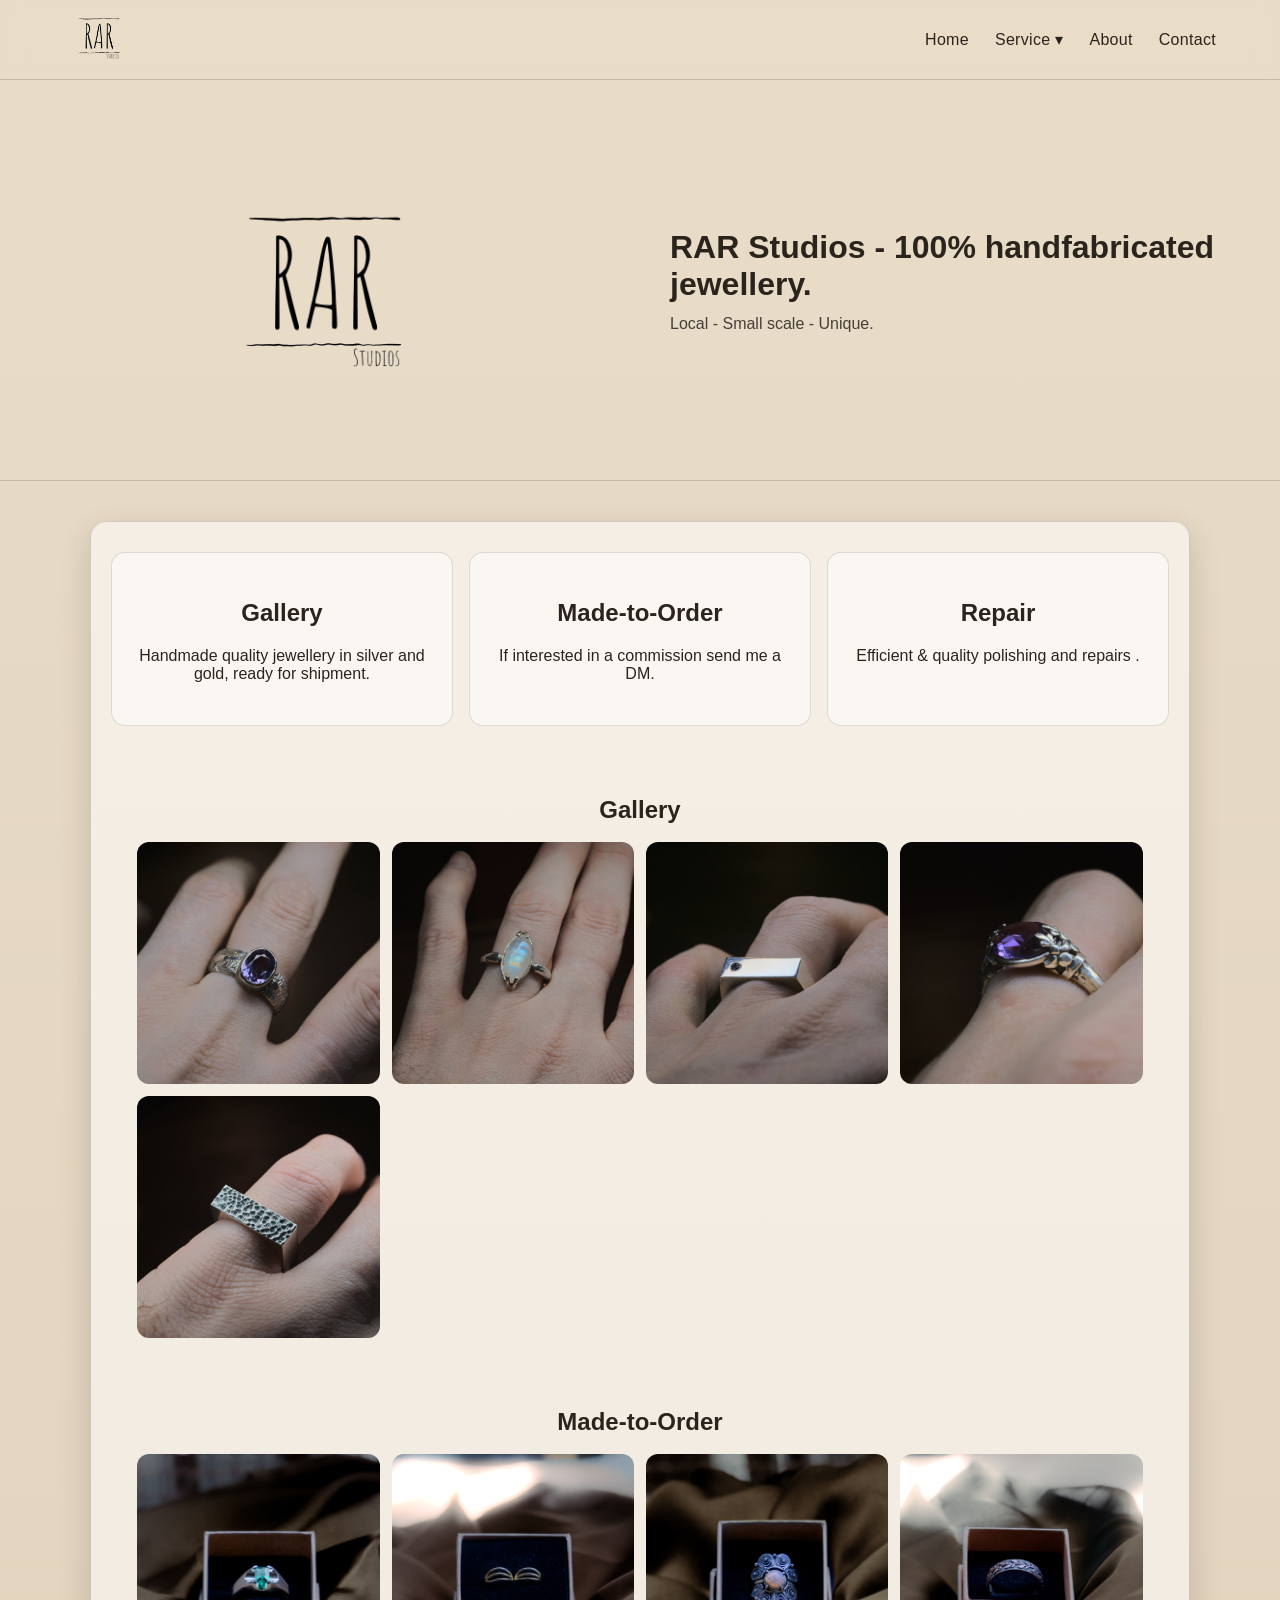
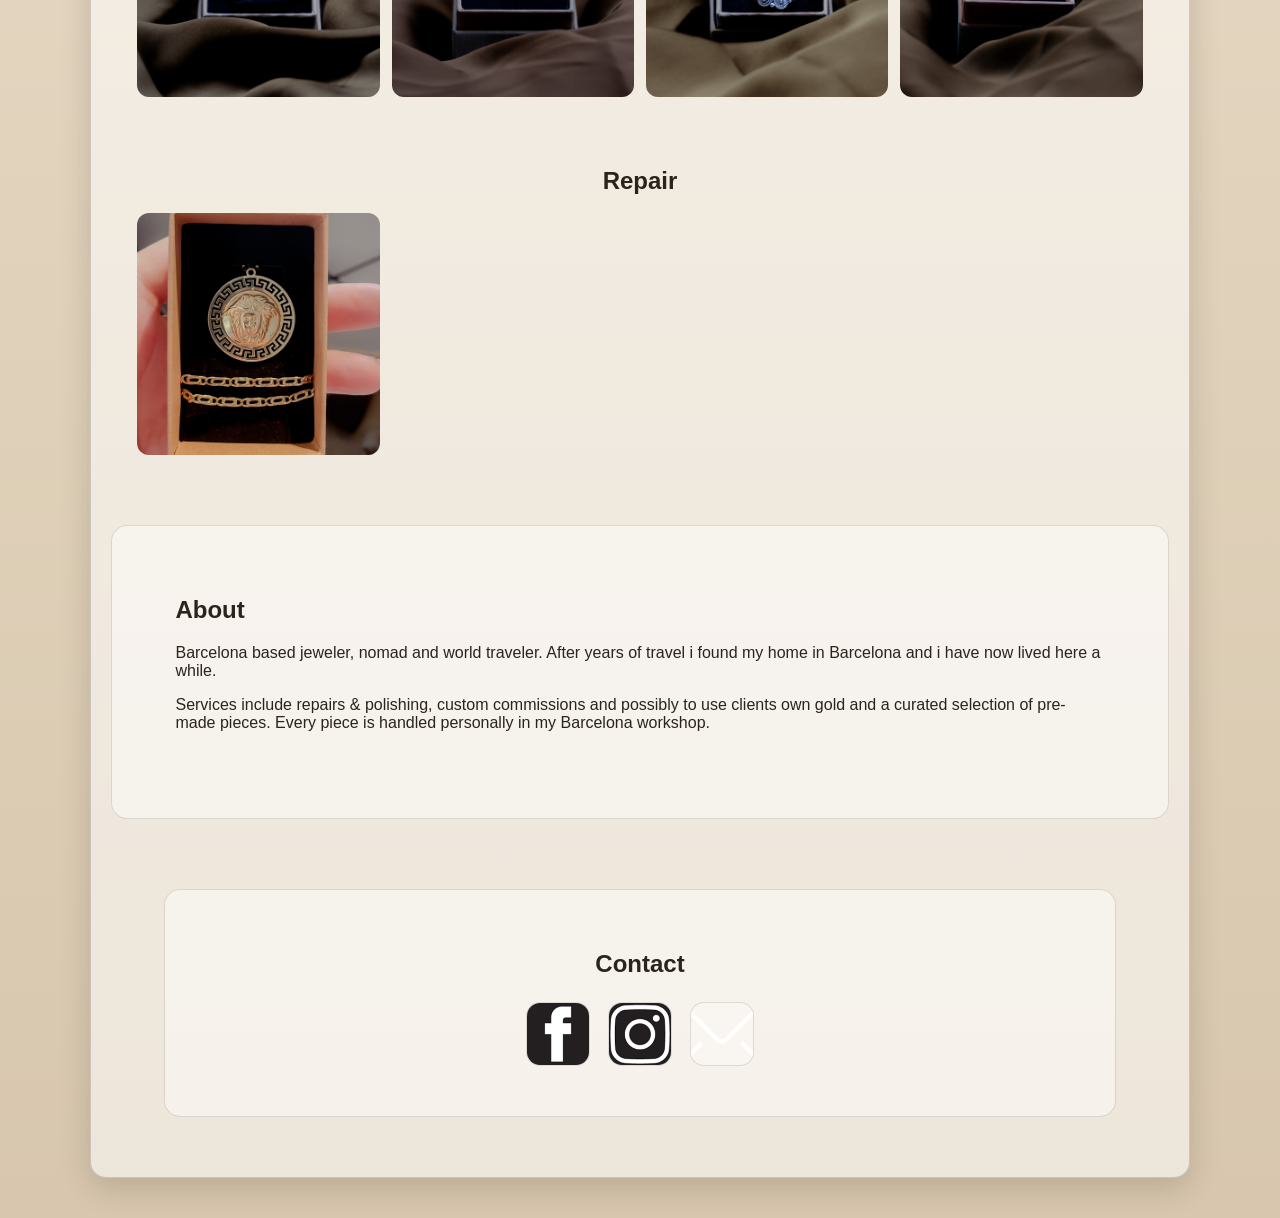
==== index.html @ 296455a4 "Add new gallery images to index.html" ====
<!DOCTYPE html>
<html lang="en">
<head>
  <meta charset="UTF-8" />
  <meta name="viewport" content="width=device-width, initial-scale=1.0" />
  <title>RAR Studios — Handmade Gold & Silver</title>
  <link rel="stylesheet" href="style.css" />
  <script src="script.js" defer></script>
  <link rel="icon" type="image/png" href="icons/logoblacknobackground.png">
</head>
<body>

  <!-- Navigation -->
  <header>
    <div class="logo">
      <img src="icons/logoblacknobackground.png" alt="RAR Studios Logo">
    </div>
      <div class="logo-tagline">
  </div>
    <nav>
  <ul>
    <li><a href="index.html">Home</a></li>

    <li class="dropdown">
      <a href="#">Service ▾</a>
      <ul class="dropdown-menu">
        <li><a href="index.html#gallery">Gallery</a></li>
        <li><a href="shop.html">Shop</a></li>
        <li><a href="index.html#made-to-order">Custom Made</a></li>
        <li><a href="index.html#repair">Repair</a></li>
      </ul>
    </li>

    <li><a href="index.html#about">About</a></li>
    <li><a href="index.html#contact">Contact</a></li>
  </ul>
</nav>
  </header>

  <!-- Hero Section -->
<section id="home" class="hero">
  <div class="hero-row">
    
    <div class="hero-left">
      <img src="icons/logoblacknobackground.png" alt="RAR Studios" class="hero-logo">
    </div>

    <div class="hero-right">
      <h1>RAR Studios -  100% handfabricated jewellery.</h1>
      <p>Local - Small scale - Unique.</p>
    </div>
  </section>

  <!-- Main Content -->
  <main class="frosty-container">
    <!-- Service Boxes -->
    <div class="service-boxes">
      <div class="service-box" onclick="scrollToSection('gallery')">
        <h2>Gallery</h2>
        <p>Handmade quality jewellery in silver and gold, ready for shipment.</p>
      </div>
      <div class="service-box" onclick="scrollToSection('made-to-order')">
        <h2>Made-to-Order</h2>
        <p> If interested in a commission send me a DM.</p>
      </div>
      <div class="service-box" onclick="scrollToSection('repair')">
        <h2>Repair</h2>
        <p>Efficient &amp; quality polishing and repairs .</p>
      </div>
    </div>

  <!-- Gallery -->
   <section id="gallery" class="gallery">
  <h2>Gallery</h2>
  <div class="gallery-grid">
    <img src="images/ring large .jpg" alt="Gallery piece" class="gallery-item">
    <img src="images/ring moon.jpg" alt="Gallery piece" class="gallery-item">
    <img src="images/ring signet 1.jpg" alt="Gallery piece" class="gallery-item">
    <img src="images/ring small .jpg" alt="Gallery piece" class="gallery-item">
    <img src="images/ring square 1.jpg" alt="Gallery piece" class="gallery-item">
  </div>
</section>



    <!-- Made-to-Order Section -->
    <section id="made-to-order" class="gallery">
      <h2>Made-to-Order</h2>
      <div class="gallery-grid">
        <img src="images/emeraldring.jpg" alt="Made-to-Order Example" class="gallery-item">
        <img src="images/goldearring.jpg" alt="Made-to-Order Example" class="gallery-item">
        <img src="images/opalring.jpg" alt="Made-to-Order Example" class="gallery-item">
        <img src="images/vinering.jpg" alt="Made-to-Order Example" class="gallery-item">
      </div>
    </section>

    <!-- Repair Section -->
    <section id="repair" class="gallery">
      <h2>Repair</h2>
      <div class="gallery-grid">
        <img src="images/repairgold.jpg" alt="Pre-Made Example" class="gallery-item">
      </div>
    </section>

<!-- About Section -->
<section id="about" class="about">
  <div class="about-container">
    </div>

    <div class="about-text">
      <h2>About</h2>
      <p>Barcelona based jeweler, nomad and world traveler. After years of travel i found my home in Barcelona and i have now lived here a while.</p>
      <p>Services include repairs &amp; polishing, custom commissions and possibly to use clients own gold and a curated selection of pre-made pieces. Every piece
      is handled personally in my Barcelona workshop.</p>
    </div>
  </div>
</section>

    <!-- Contact Section -->
<section id="contact" class="contact">
  <h2>Contact</h2>
  <div class="contact-icons">
    <a href="https://www.facebook.com/profile.php?id=61578029379720" target="_blank">
      <img src="icons/FB.png" alt="Facebook">
    </a>
    <a href="https://www.instagram.com/rar.studiosig/" target="_blank">
      <img src="icons/IG.png" alt="Instagram">
    </a>
    <a href="mailto:info@rarstudios.com">
      <img src="icons/mail.png" alt="Email">
    </a>
  </div>
</section>
</main>

</body>
</html>
---- style.css ----
:root{
  --paper:#E9DDC8;
  --paper2:#E3D5BF;
  --paper3:#D8C7AE;
  --ink:#2B241C;
  --panel:rgba(255,255,255,0.55);
  --border:rgba(43,36,28,0.18);
  --shadow:rgba(43,36,28,0.18);
}

*{ box-sizing:border-box; }

body{
  margin:0;
  font-family:'Lato',sans-serif;
  background: linear-gradient(180deg,var(--paper) 0%, var(--paper2) 55%, var(--paper3) 100%);
  color:var(--ink);
}

/* HEADER */
header{
  position:fixed;
  top:0; left:0; right:0;
  height:80px;
  display:flex;
  align-items:center;
  justify-content:space-between;
  padding:0 5%;
  z-index:1000;

  background: rgba(233,221,200,0.75);
  backdrop-filter: blur(10px);
  border-bottom:1px solid var(--border);
}

.brand{
  display:flex;
  align-items:center;
  gap:10px;
}

.logo img{ height:70px; }

.logo-tagline{
  display:flex;
  flex-direction:column;
  justify-content:center;
  font-size:0.9rem;
  letter-spacing:0.3px;
  line-height:1.15;
}

nav ul{
  list-style:none;
  display:flex;
  gap:26px;
  margin:0;
  padding:0;
  align-items:center;
}

nav a{
  color:var(--ink);
  text-decoration:none;
  font-size:1rem;
  font-weight:500;
  letter-spacing:0.3px;
  transition:opacity 0.2s ease;
}
nav a:hover{ opacity:0.7; }

/* DROPDOWN */
.dropdown{ position:relative; display:inline-block; }
.dropdown-menu{
  display:none;
  position:absolute;
  top:100%;
  left:0;
  background: rgba(233,221,200,0.95);
  border:1px solid var(--border);
  border-radius:10px;
  min-width:190px;
  padding:10px 0;
  margin:0;
  list-style:none;
  box-shadow: 0 10px 25px rgba(43,36,28,0.18);
}
.dropdown:hover .dropdown-menu{ display:block; }
.dropdown-menu li{ padding:8px 14px; }
.dropdown-menu li a{ display:block; }

/* HERO (side-by-side) */
.hero{
  margin-top:100px;
  padding:60px 40px;
  background: rgba(233,221,200,0.55);
  border-bottom:1px solid var(--border);
}

.hero-row{
  max-width:1200px;
  margin:0 auto;
  display:flex;
  align-items:center;
  justify-content:center;
  gap:60px;
}

.hero-left{ flex:1; display:flex; justify-content:center; }
.hero-logo{ width:260px; height:auto; }

.hero-right{ flex:1; text-align:left; }
.hero-right h1{ margin:0 0 12px; font-size:2rem; }
.hero-right p{ margin:0 0 18px; opacity:0.85; max-width:640px; }

.hero-cta{ display:flex; gap:12px; flex-wrap:wrap; }

.cta{
  display:inline-flex;
  align-items:center;
  justify-content:center;
  padding:10px 14px;
  border-radius:12px;
  border:1px solid var(--border);
  background: rgba(255,255,255,0.55);
  color:var(--ink);
  text-decoration:none;
  transition: transform .2s ease, box-shadow .2s ease, opacity .2s ease;
}
.cta:hover{
  transform: translateY(-2px);
  box-shadow: 0 10px 20px rgba(43,36,28,0.18);
}
.cta-ghost{
  background: transparent;
}

/* MAIN PANEL */
.frosty-container{
  max-width: 1100px;
  margin: 40px auto;
  background: var(--panel);
  border: 1px solid var(--border);
  box-shadow: 0 10px 30px rgba(43,36,28,0.18);
  border-radius: 16px;
  padding: 30px 20px;
}

/* QUICK LINKS */
.service-boxes{
  display:flex;
  gap:16px;
  justify-content:center;
  flex-wrap:wrap;
  margin-bottom:40px;
}

.service-box{
  flex:1;
  min-width:260px;
  padding:26px 16px;
  border-radius:14px;
  background: rgba(255,255,255,0.50);
  border: 1px solid rgba(43,36,28,0.14);
  cursor:pointer;
  text-align:center;
  transition: transform .2s ease, box-shadow .2s ease;
}
.service-box:hover{
  transform: translateY(-4px);
  box-shadow: 0 10px 20px rgba(43,36,28,0.20);
}

/* SECTIONS */
.section-head h2{ margin:0 0 6px; }
.muted{ opacity:0.8; margin:0; }

.divider{
  height:1px;
  background: rgba(43,36,28,0.14);
  margin: 26px 0;
}

/* SHOP */
.shop{
  margin: 10px 0 60px;
}

.shop-grid{
  display:grid;
  grid-template-columns: repeat(auto-fit, minmax(220px, 1fr));
  gap:14px;
  margin-top:16px;
}

.shop-card{
  display:block;
  padding:18px 16px;
  border-radius:14px;
  background: rgba(255,255,255,0.55);
  border:1px solid rgba(43,36,28,0.14);
  color:var(--ink);
  text-decoration:none;
  transition: transform .2s ease, box-shadow .2s ease;
}
.shop-card:hover{
  transform: translateY(-3px);
  box-shadow: 0 10px 20px rgba(43,36,28,0.18);
}
.shop-card h3{ margin:0 0 6px; }
.shop-card p{ margin:0; opacity:0.85; }

/* PRODUCT GRID */
.catalog{ margin-top: 26px; }
.catalog h3{ margin: 0 0 12px; }

.product-grid{
  display:grid;
  grid-template-columns: repeat(auto-fit, minmax(220px, 1fr));
  gap:14px;
}

.product-card{
  background: rgba(255,255,255,0.55);
  border:1px solid rgba(43,36,28,0.14);
  border-radius:14px;
  overflow:hidden;
  box-shadow: 0 10px 20px rgba(43,36,28,0.10);
}

.product-card img{
  width:100%;
  height:220px;
  object-fit:cover;
  display:block;
}

.product-card h4{
  margin:12px 12px 6px;
  font-size:1rem;
}

.price{
  margin:0 12px 12px;
  opacity:0.85;
}

.buy{
  width:calc(100% - 24px);
  margin:0 12px 14px;
  padding:10px 12px;
  border-radius:12px;
  border:1px solid rgba(43,36,28,0.18);
  background: rgba(233,221,200,0.75);
  color:var(--ink);
  cursor:pointer;
  transition: transform .2s ease, box-shadow .2s ease, opacity .2s ease;
}
.buy:hover{
  transform: translateY(-2px);
  box-shadow: 0 10px 18px rgba(43,36,28,0.18);
}

/* GALLERY */
.gallery{
  text-align:center;
  margin: 70px auto;
  width: 95%;
  max-width: 1200px;
}
.gallery h2{ margin-bottom:18px; }
.gallery-grid{
  display:grid;
  grid-template-columns: repeat(auto-fill, minmax(220px, 1fr));
  gap:12px;
}
.gallery-grid img{
  width:100%;
  aspect-ratio: 1 / 1;
  object-fit:cover;
  border-radius:12px;
}

/* ABOUT */
.about{
  padding: 70px 6%;
  background: rgba(255,255,255,0.45);
  border:1px solid rgba(43,36,28,0.14);
  border-radius:16px;
}
.about-container{
  display:flex;
  gap:50px;
  align-items:center;
  justify-content:center;
  flex-wrap:wrap;
}
.about-image img{
  width:300px;
  border-radius:12px;
  display:block;
}
.about-text{ flex:1; min-width:280px; }
.about-text h2{ margin-top:0; }

/* CONTACT */
.contact{
  text-align:center;
  padding:40px 0 50px;
  background: rgba(255,255,255,0.45);
  border:1px solid rgba(43,36,28,0.14);
  border-radius:16px;
  margin: 70px auto 30px;
  width: 90%;
  max-width: 1000px;
}

.contact-icons{
  display:flex;
  justify-content:center;
  align-items:center;
  gap:18px;
  margin-top:26px;
  flex-wrap:wrap;
}

.icon-box{
  width:70px;
  height:70px;
  background: rgba(233,221,200,0.85);
  border: 1px solid rgba(43,36,28,0.14);
  border-radius:14px;
  display:flex;
  align-items:center;
  justify-content:center;
  box-shadow: 0 8px 16px rgba(43,36,28,0.14);
  transition: transform .2s ease, box-shadow .2s ease, opacity .2s ease;
}
.icon-box:hover{
  transform: translateY(-3px);
  box-shadow: 0 12px 20px rgba(43,36,28,0.18);
}
.icon-box img{
  width:34px;
  height:34px;
  object-fit:contain;
  display:block;
}
.page-top{ margin-top: 120px; }
.service-box.as-link{ display:block; text-decoration:none; color:inherit; }

/* RESPONSIVE */
@media (max-width: 900px){
  .hero-row{ flex-direction:column; gap:26px; }
  .hero-right{ text-align:center; }
}
.contact-icons{
  display:flex;
  justify-content:center;
  align-items:center;
  gap:18px;
  flex-wrap:wrap;
  margin-top:24px;
}

.contact-icons a{
  width:64px;
  height:64px;
  border-radius:14px;
  display:flex;
  align-items:center;
  justify-content:center;
  background: rgba(255,255,255,0.35);
  border: 1px solid rgba(43,36,28,0.14);
}

.contact-icons img{
  width:132px;
  height:132px;
  object-fit:contain;
  display:block;
}

/* ensure the icon box clips anything oversized */
.contact-icons a{
  overflow: hidden;
}
img{
  height: auto;
}
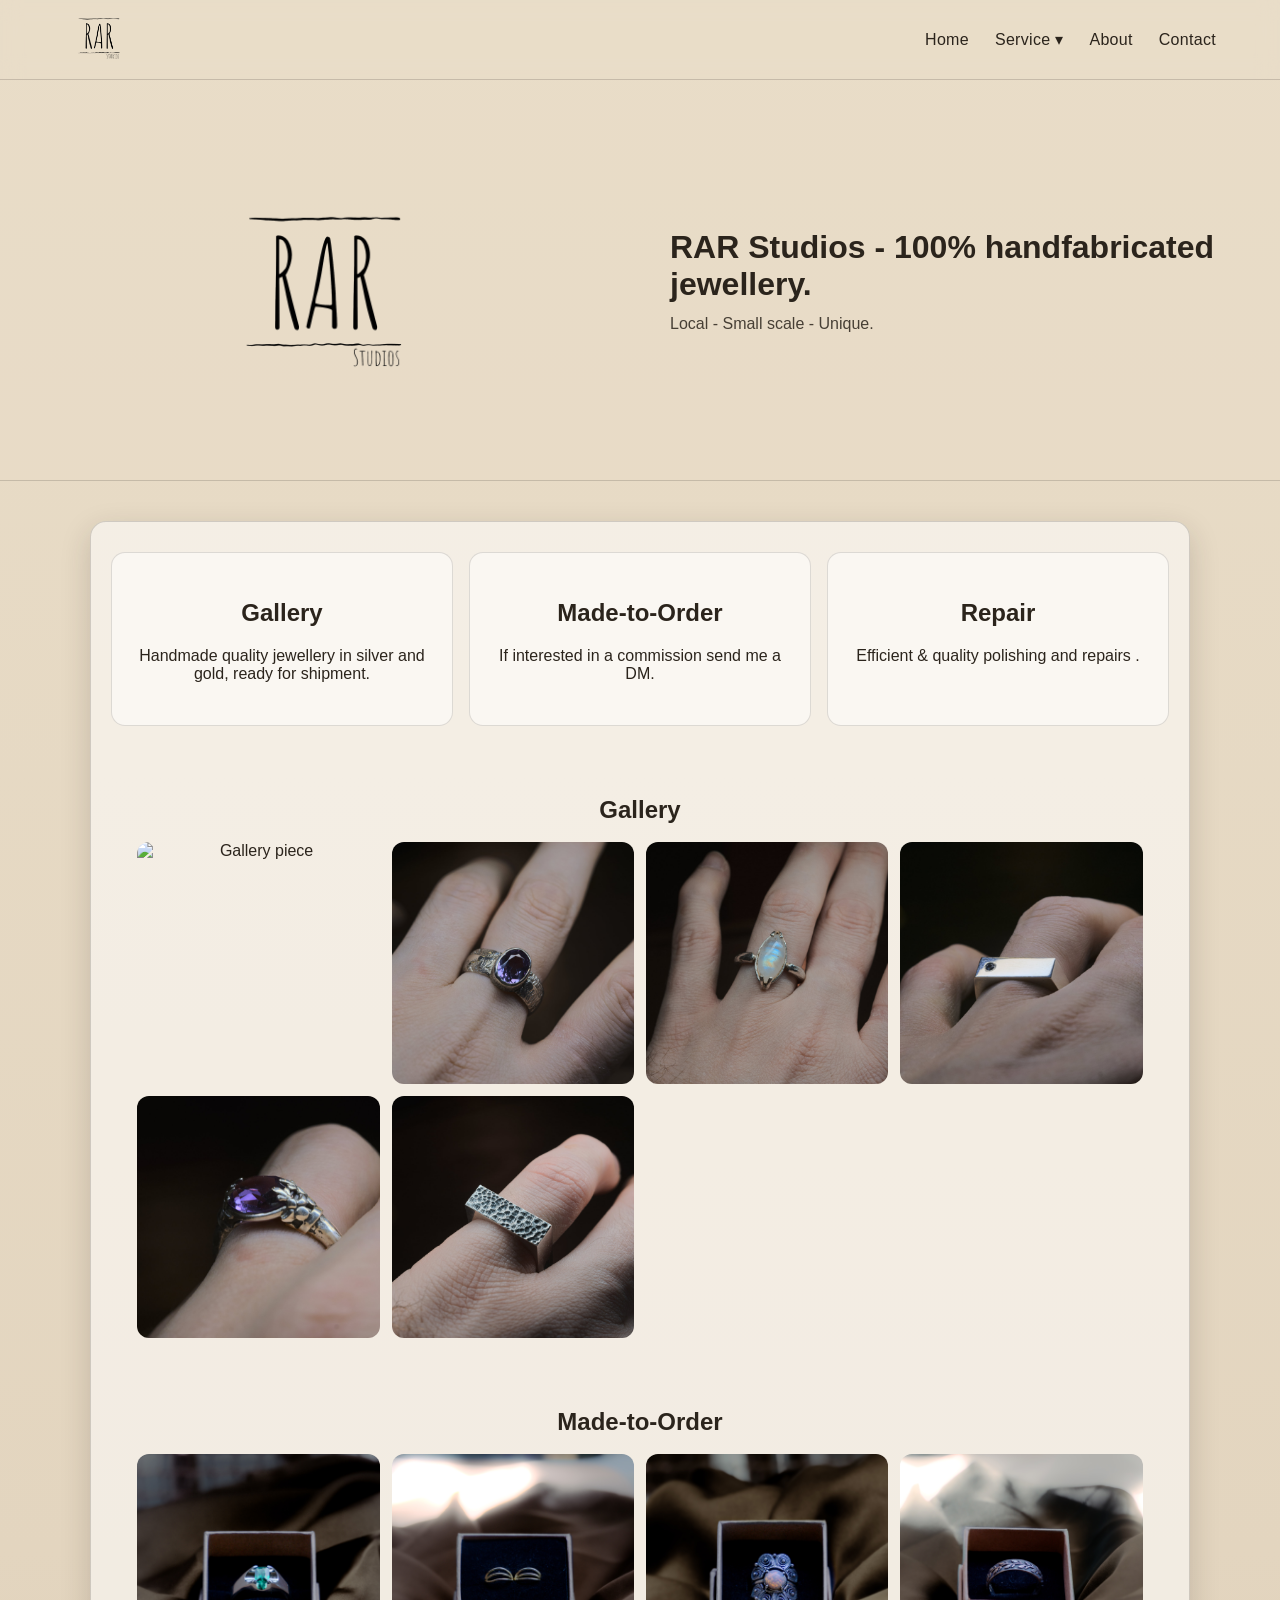
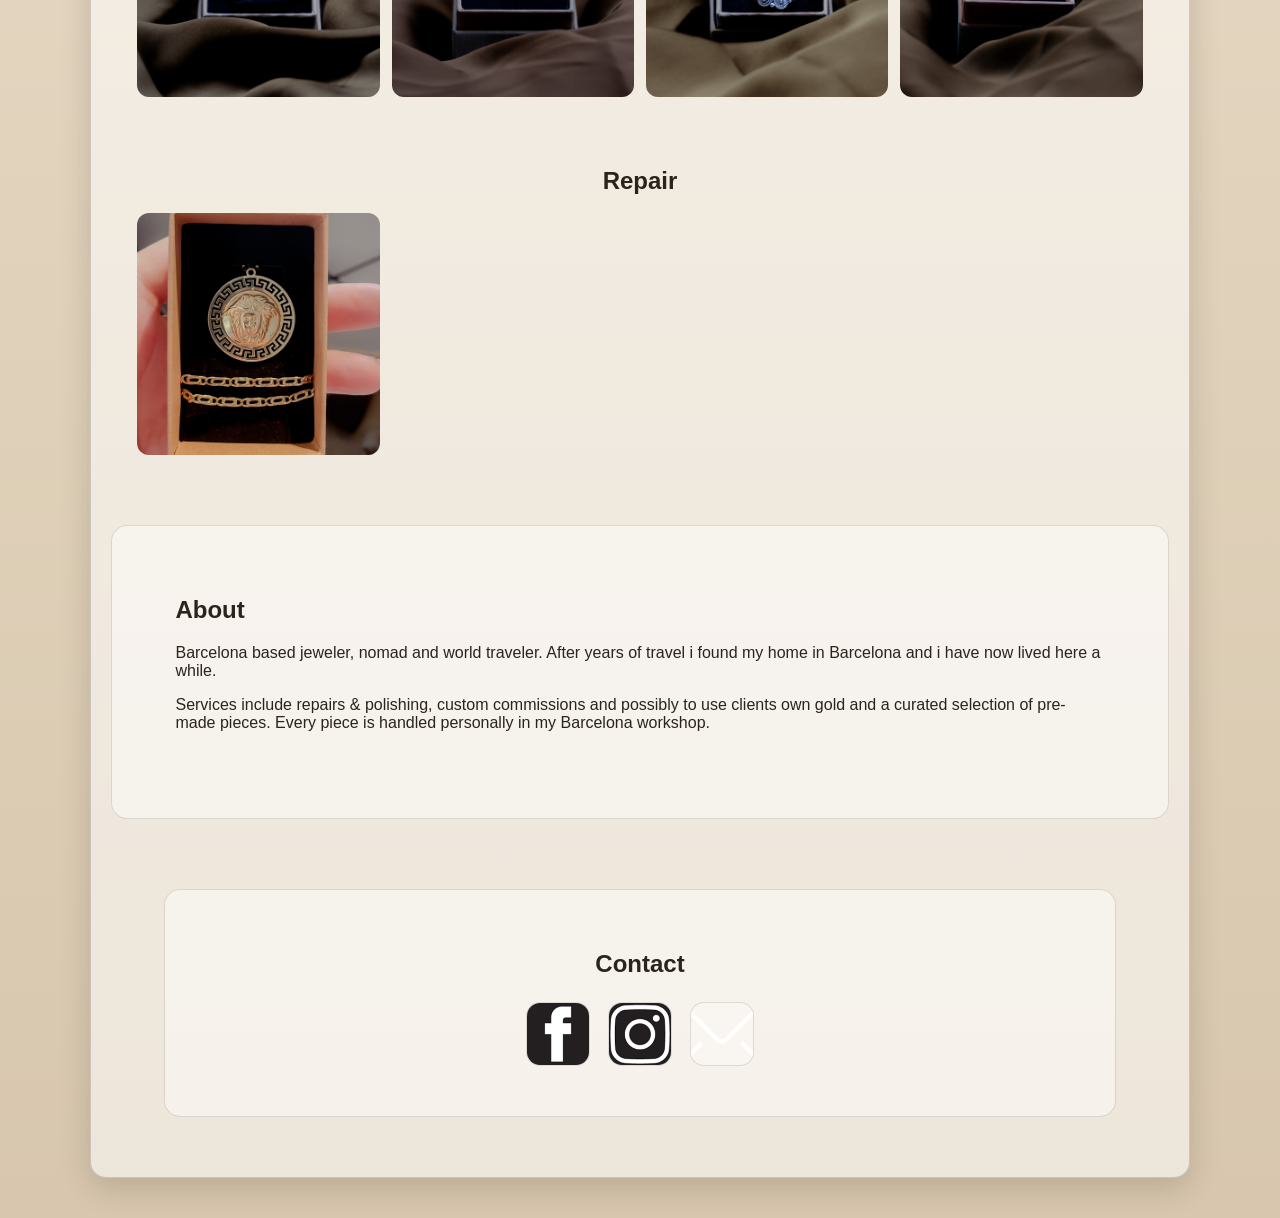
==== commit cfc5b3a0: "Add new image to gallery in index.html Added an image to the gallery section." ====
--- a/index.html
+++ b/index.html
@@ -74,6 +74,7 @@
    <section id="gallery" class="gallery">
   <h2>Gallery</h2>
   <div class="gallery-grid">
+    <img src="images/ring 3.jpg" alt="Gallery piece" class="gallery-item">
     <img src="images/ring large .jpg" alt="Gallery piece" class="gallery-item">
     <img src="images/ring moon.jpg" alt="Gallery piece" class="gallery-item">
     <img src="images/ring signet 1.jpg" alt="Gallery piece" class="gallery-item">
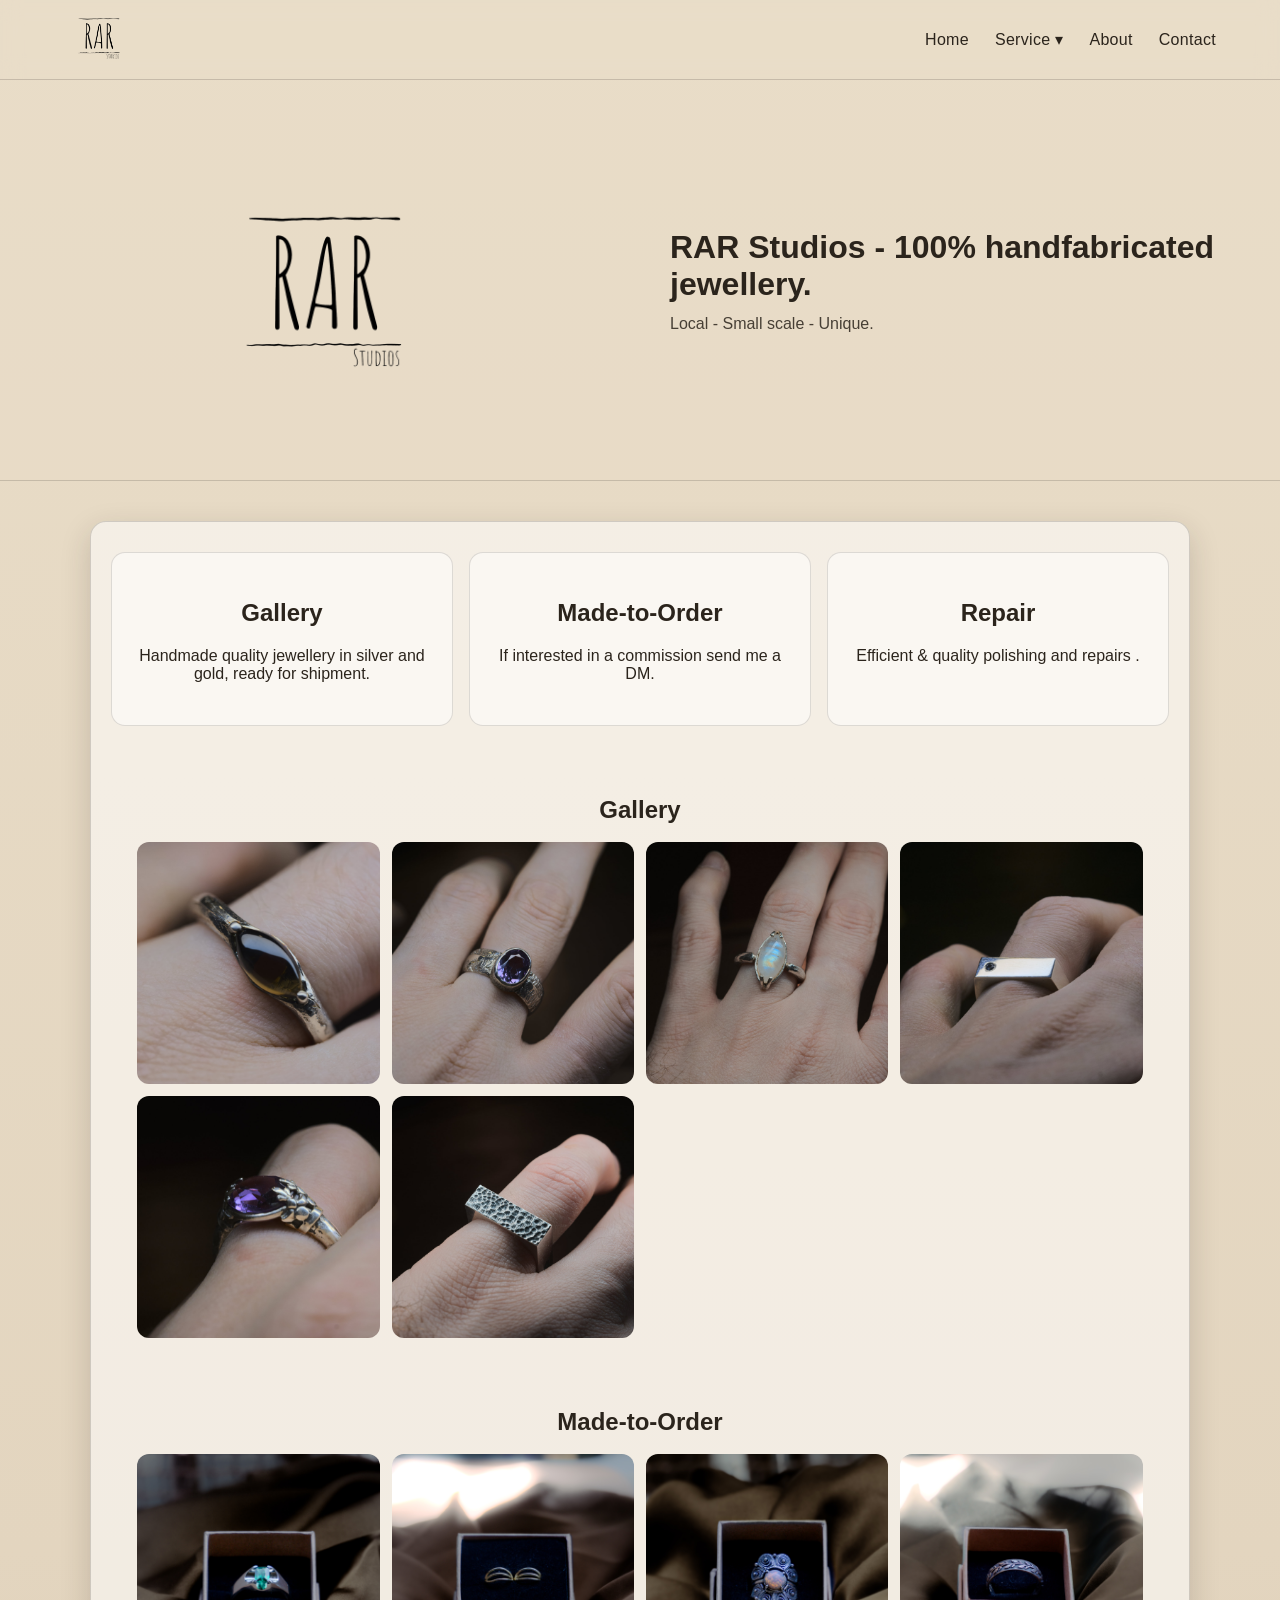
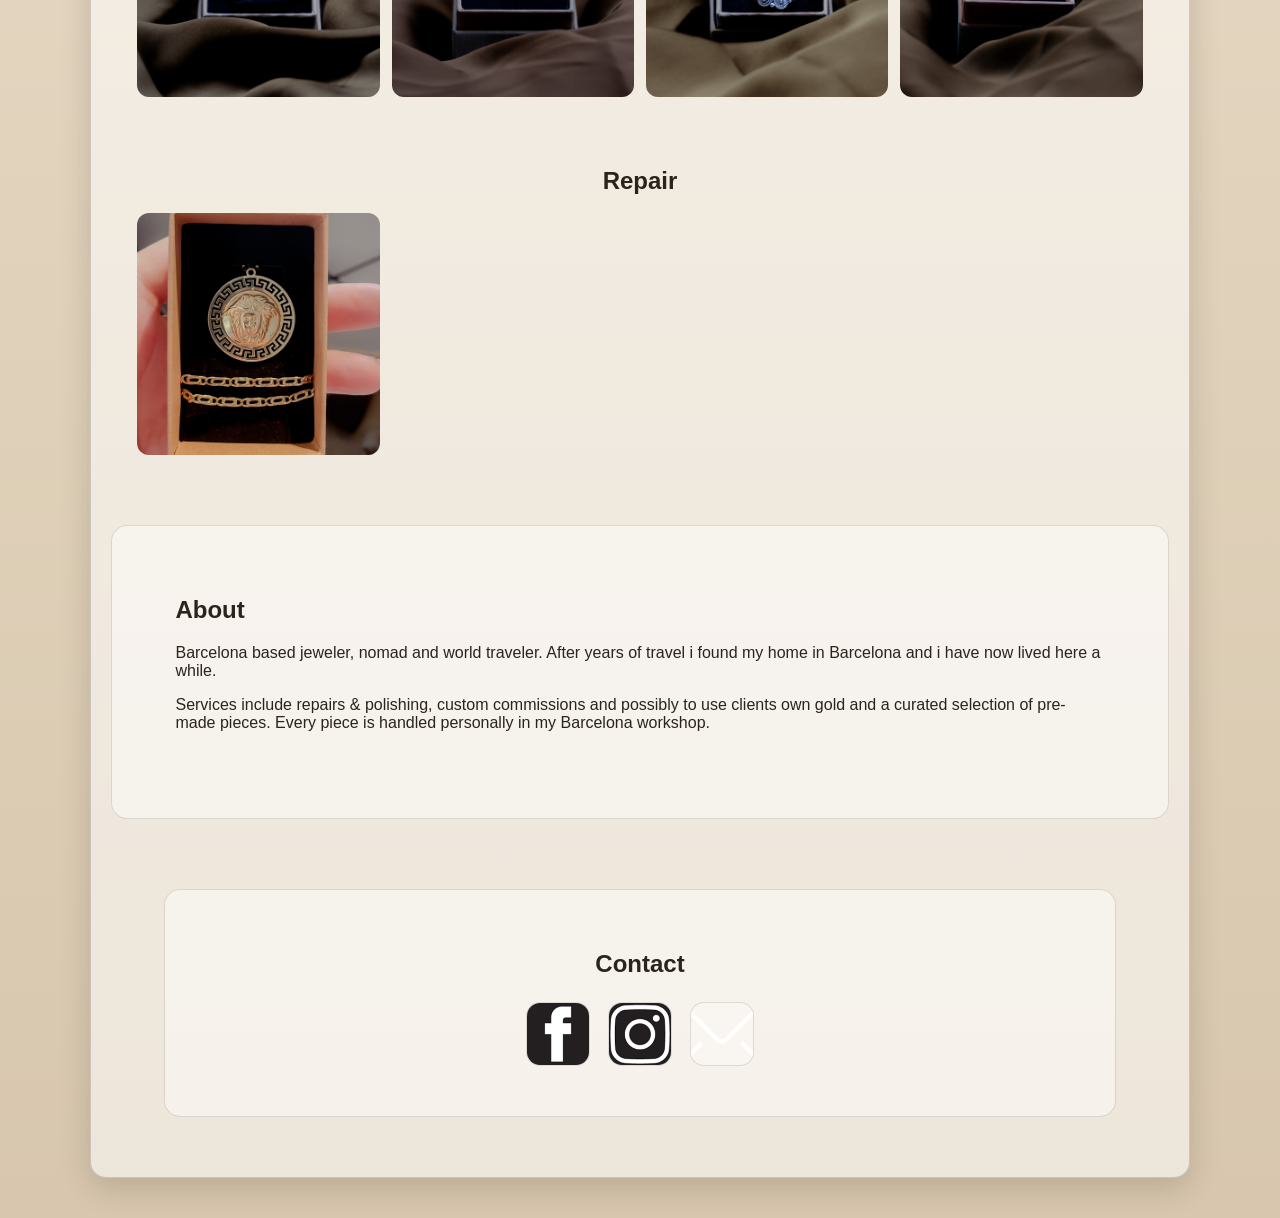
==== commit 705f6231: "Replace image source in gallery section" ====
--- a/index.html
+++ b/index.html
@@ -74,7 +74,7 @@
    <section id="gallery" class="gallery">
   <h2>Gallery</h2>
   <div class="gallery-grid">
-    <img src="images/ring 3.jpg" alt="Gallery piece" class="gallery-item">
+    <img src="images/ring quarts.jpg" alt="Gallery piece" class="gallery-item">
     <img src="images/ring large .jpg" alt="Gallery piece" class="gallery-item">
     <img src="images/ring moon.jpg" alt="Gallery piece" class="gallery-item">
     <img src="images/ring signet 1.jpg" alt="Gallery piece" class="gallery-item">
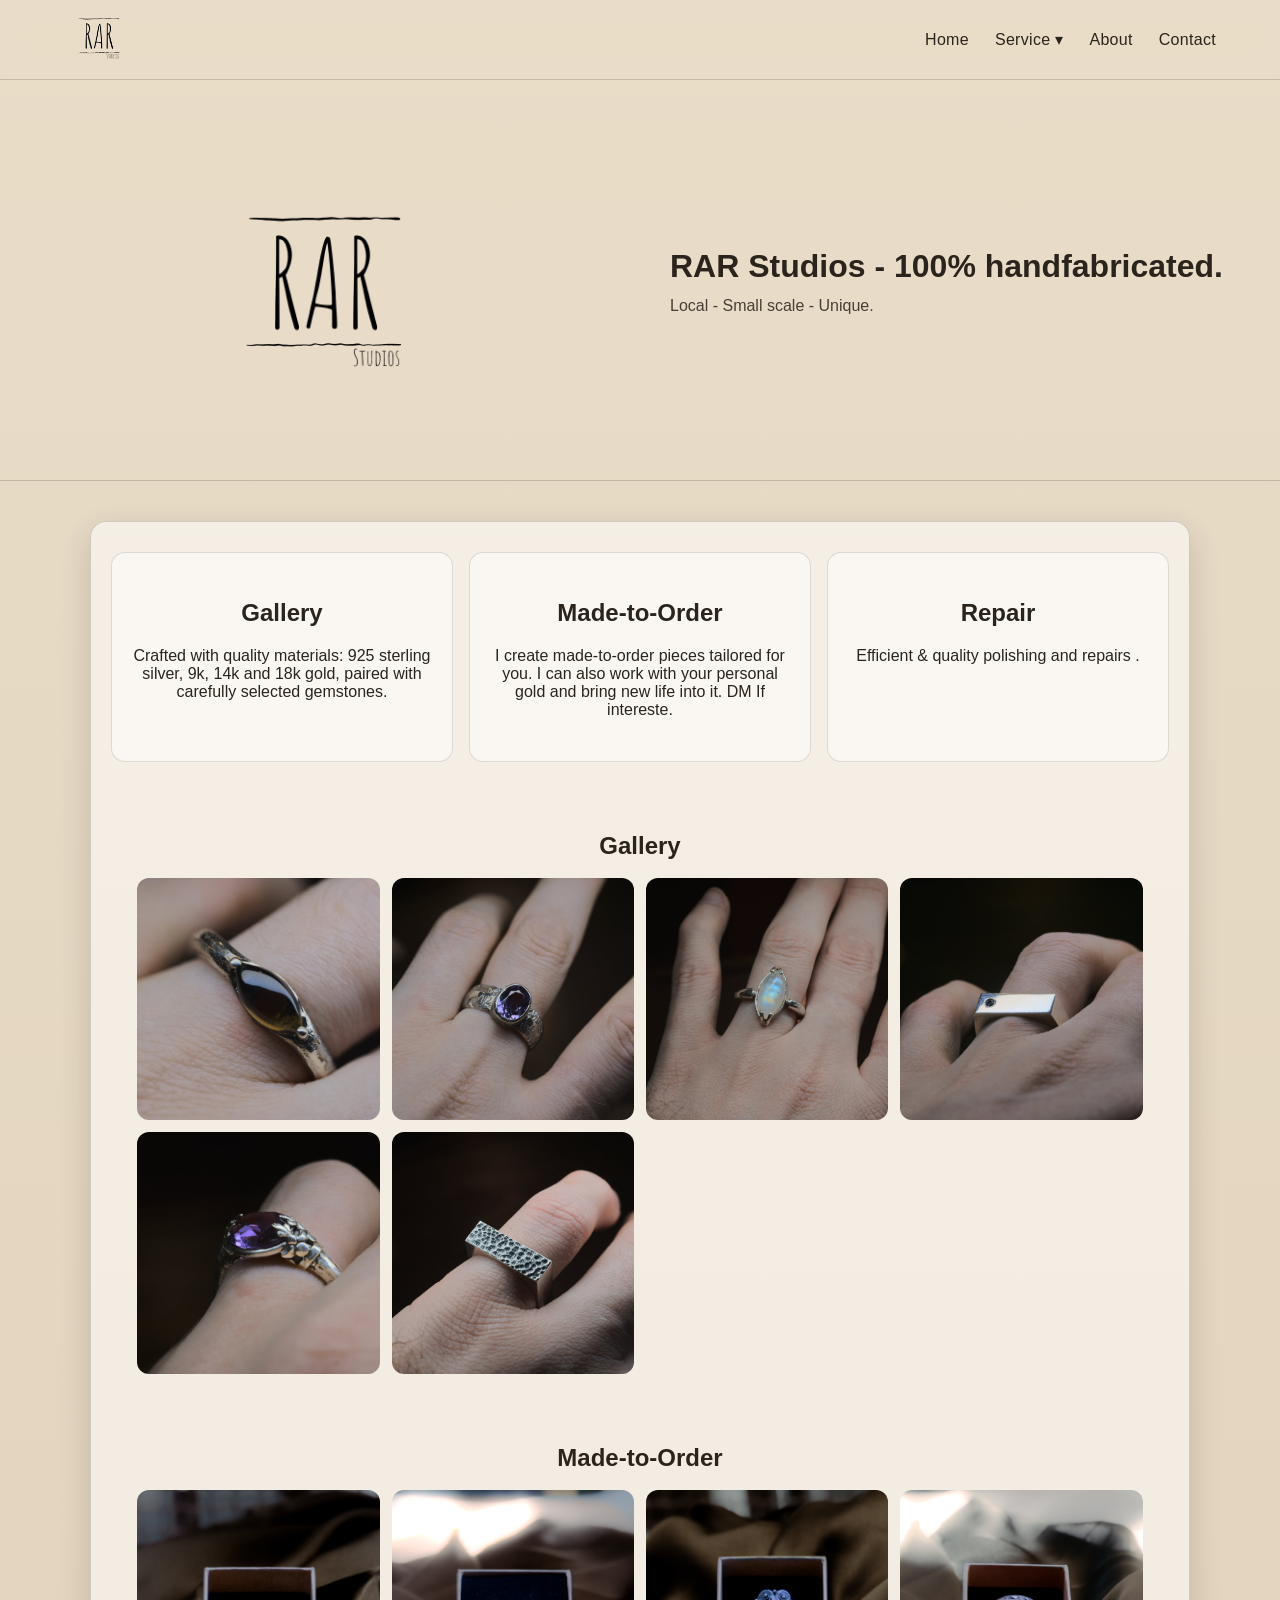
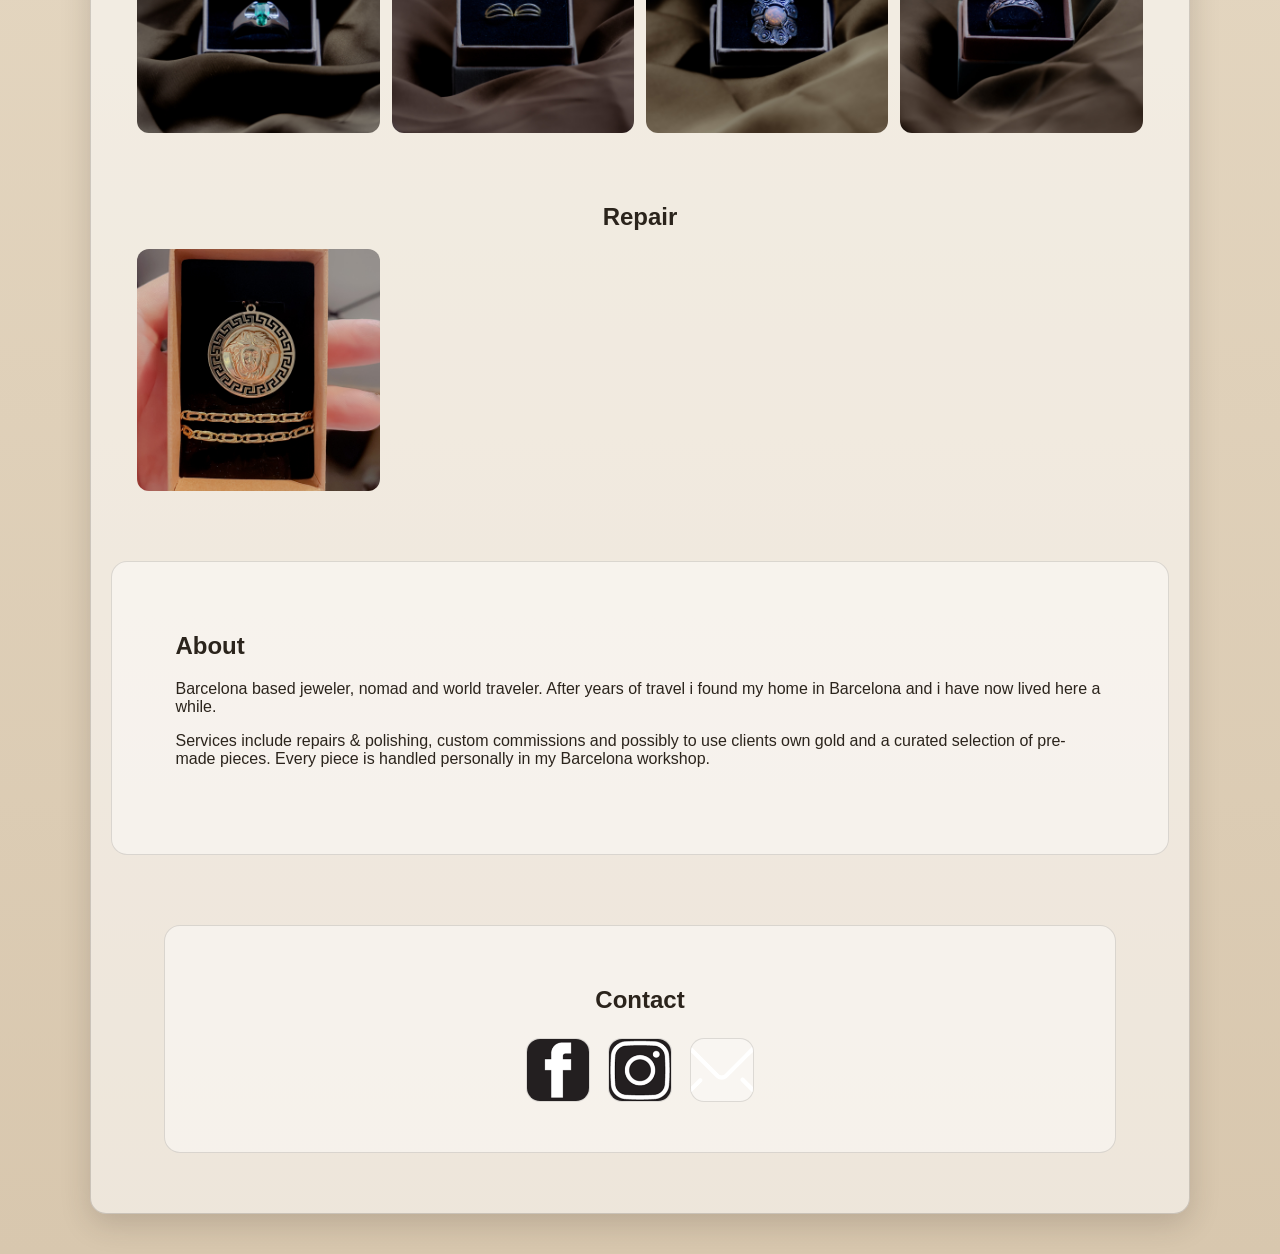
==== commit 2b4621c9: "Revise text in index.html for improved messaging Updated text in hero section and service boxes for " ====
--- a/index.html
+++ b/index.html
@@ -25,7 +25,7 @@
       <a href="#">Service ▾</a>
       <ul class="dropdown-menu">
         <li><a href="index.html#gallery">Gallery</a></li>
-        <li><a href="shop.html">Shop</a></li>
+        <!--li><a href="shop.html">Shop</a></li!-->
         <li><a href="index.html#made-to-order">Custom Made</a></li>
         <li><a href="index.html#repair">Repair</a></li>
       </ul>
@@ -46,7 +46,7 @@
     </div>
 
     <div class="hero-right">
-      <h1>RAR Studios -  100% handfabricated jewellery.</h1>
+      <h1>RAR Studios -  100% handfabricated.</h1>
       <p>Local - Small scale - Unique.</p>
     </div>
   </section>
@@ -57,11 +57,12 @@
     <div class="service-boxes">
       <div class="service-box" onclick="scrollToSection('gallery')">
         <h2>Gallery</h2>
-        <p>Handmade quality jewellery in silver and gold, ready for shipment.</p>
+        <p>Crafted with quality materials: 925 sterling silver, 9k, 14k and 18k gold, paired with carefully selected gemstones.</p>
       </div>
       <div class="service-box" onclick="scrollToSection('made-to-order')">
         <h2>Made-to-Order</h2>
-        <p> If interested in a commission send me a DM.</p>
+        <p> I create made-to-order pieces tailored for you. I can also work with your personal gold and bring new life into it. 
+            DM If intereste.</p>
       </div>
       <div class="service-box" onclick="scrollToSection('repair')">
         <h2>Repair</h2>
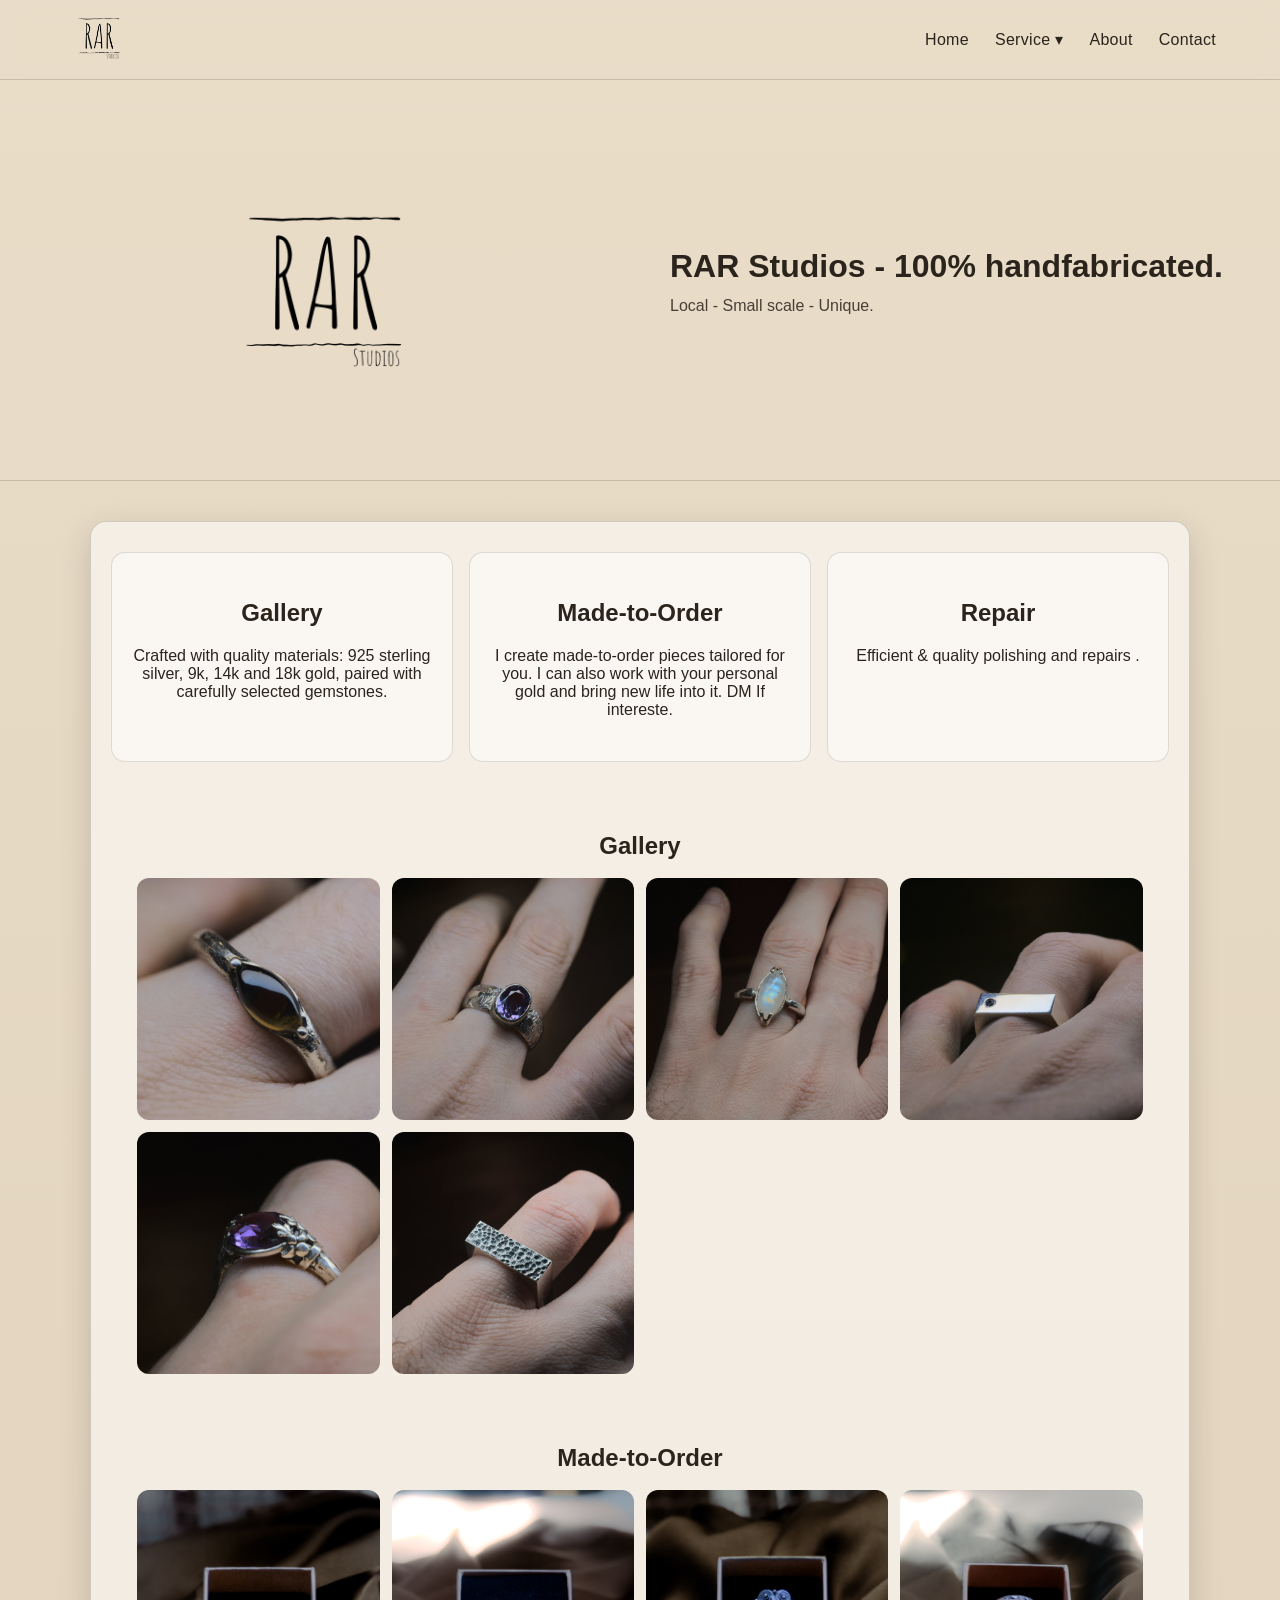
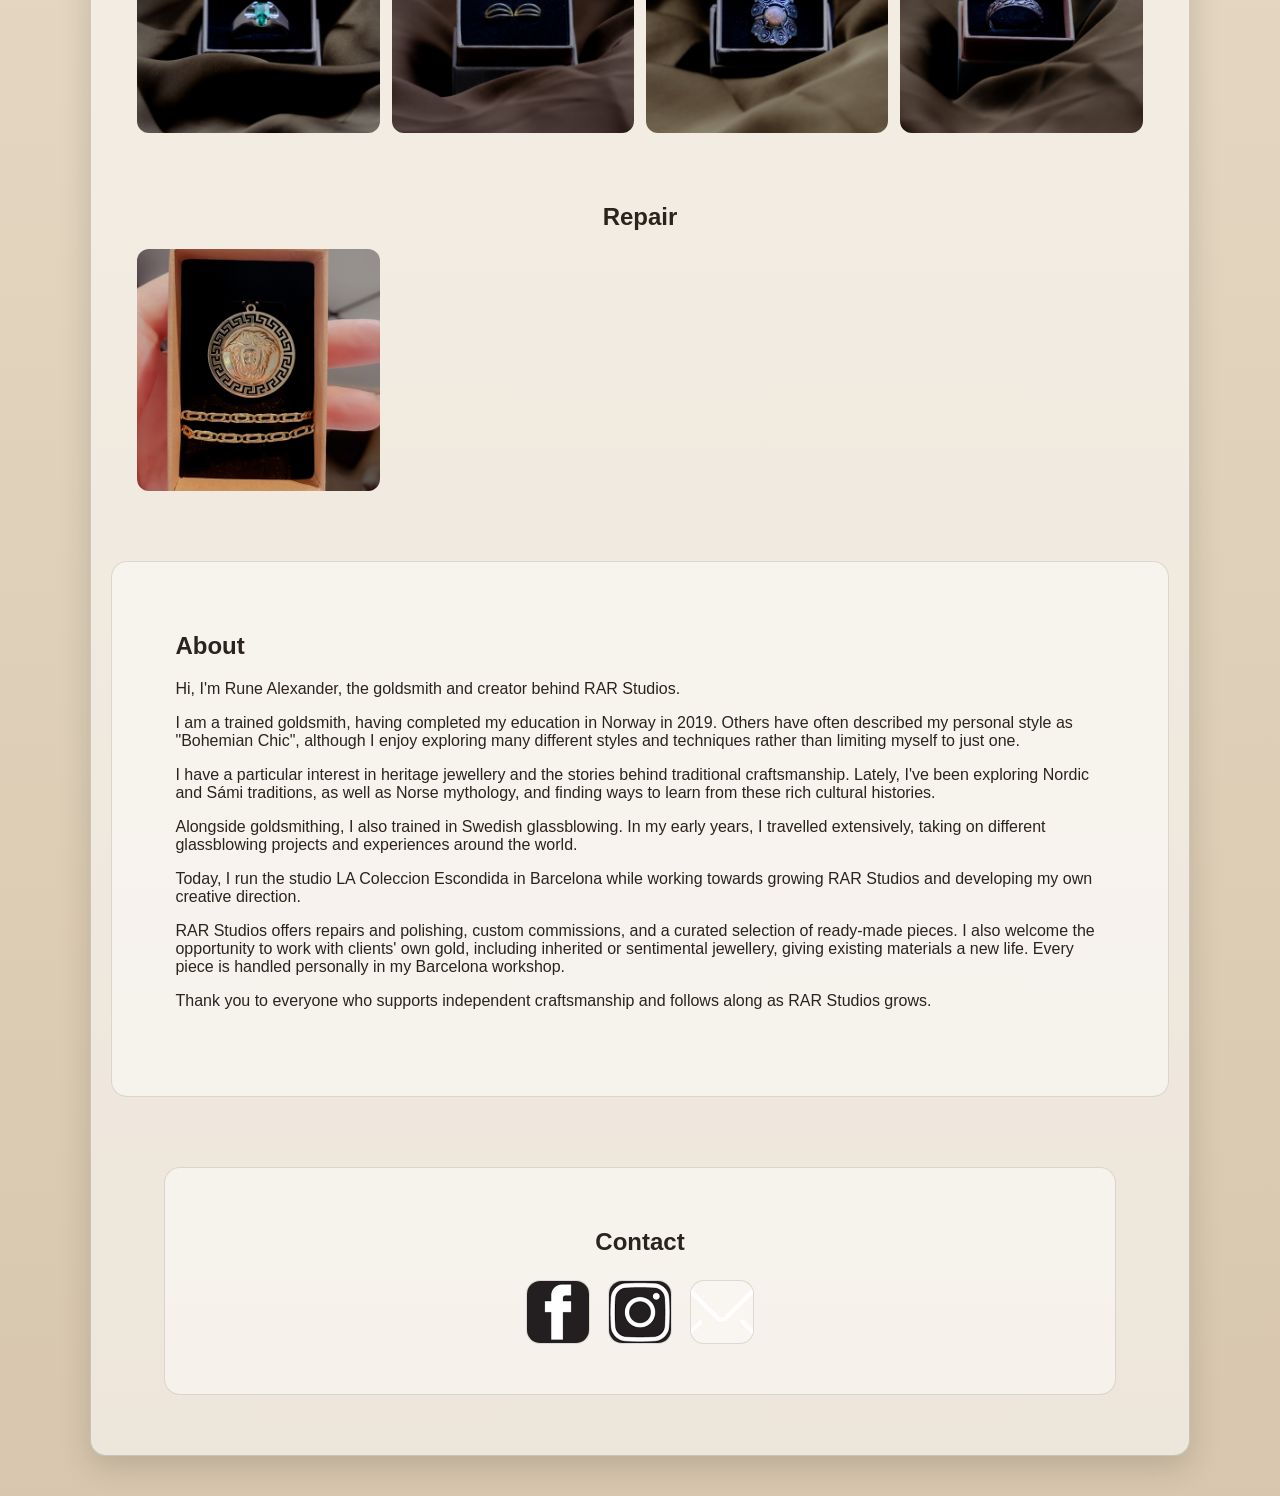
==== commit 43ddb776: "Revise about section with new content Updated the about section with personal details and services o" ====
--- a/index.html
+++ b/index.html
@@ -25,7 +25,7 @@
       <a href="#">Service ▾</a>
       <ul class="dropdown-menu">
         <li><a href="index.html#gallery">Gallery</a></li>
-        <!--li><a href="shop.html">Shop</a></li!-->
+        <li><a href="shop.html">Shop</a></li>
         <li><a href="index.html#made-to-order">Custom Made</a></li>
         <li><a href="index.html#repair">Repair</a></li>
       </ul>
@@ -112,9 +112,21 @@
 
     <div class="about-text">
       <h2>About</h2>
-      <p>Barcelona based jeweler, nomad and world traveler. After years of travel i found my home in Barcelona and i have now lived here a while.</p>
-      <p>Services include repairs &amp; polishing, custom commissions and possibly to use clients own gold and a curated selection of pre-made pieces. Every piece
-      is handled personally in my Barcelona workshop.</p>
+       <p>Hi, I'm Rune Alexander, the goldsmith and creator behind RAR Studios.</p>
+
+       <p>I am a trained goldsmith, having completed my education in Norway in 2019. Others have often described my personal style as "Bohemian Chic", although I enjoy exploring many different styles and techniques rather than limiting myself to just one.</p>
+
+       <p>I have a particular interest in heritage jewellery and the stories behind traditional craftsmanship. Lately, I've been exploring Nordic and Sámi traditions, as well as Norse mythology, and finding ways to learn from these rich cultural histories.</p>
+
+       <p>Alongside goldsmithing, I also trained in Swedish glassblowing. In my early years, I travelled extensively, taking on different glassblowing projects and experiences around the world.</p>
+
+       <p>Today, I run the studio LA Coleccion Escondida in Barcelona while working towards growing RAR Studios and developing my own creative direction.</p>
+
+       <p>RAR Studios offers repairs and polishing, custom commissions, and a curated selection of ready-made pieces. I also welcome the opportunity to work with clients' own gold, including inherited or sentimental jewellery, giving existing materials a new life. Every piece is handled personally in my Barcelona workshop.</p>
+
+       <p>Thank you to everyone who supports independent craftsmanship and follows along as RAR Studios grows.</p>
+      
+</section>
     </div>
   </div>
 </section>
--- a/style.css
+++ b/style.css
@@ -389,3 +389,292 @@
   height: auto;
 }
 
+
+/* ========================================
+   RAR STUDIOS SHOP — PRODUCT GRID
+======================================== */
+
+.product-grid {
+  display: grid;
+  grid-template-columns: repeat(4, minmax(0, 1fr));
+  gap: 20px;
+  margin-top: 20px;
+  align-items: start;
+}
+
+.product-card {
+  min-width: 0;
+  overflow: hidden;
+  background: rgba(255,255,255,0.55);
+  border: 1px solid rgba(43,36,28,0.14);
+  border-radius: 12px;
+  box-shadow: 0 6px 16px rgba(43,36,28,0.10);
+  transition: transform 0.2s ease, box-shadow 0.2s ease;
+}
+
+.product-card:hover {
+  transform: translateY(-3px);
+  box-shadow: 0 10px 22px rgba(43,36,28,0.16);
+}
+
+/* Main product photograph */
+
+.product-image-button {
+  display: block;
+  position: relative;
+  width: 100%;
+  aspect-ratio: 1 / 1;
+  padding: 0;
+  border: none;
+  background: var(--paper2);
+  cursor: pointer;
+  overflow: hidden;
+}
+
+.product-image-button img {
+  display: block;
+  width: 100%;
+  height: 100%;
+  object-fit: cover;
+  transition: transform 0.35s ease;
+}
+
+.product-image-button:hover img {
+  transform: scale(1.04);
+}
+
+/* Photo indication */
+
+.photo-count {
+  position: absolute;
+  bottom: 10px;
+  right: 10px;
+  padding: 6px 10px;
+  border-radius: 20px;
+  background: rgba(43,36,28,0.78);
+  color: white;
+  font-size: 0.72rem;
+  letter-spacing: 0.3px;
+}
+
+/* Product information */
+
+.product-info {
+  padding: 14px;
+  text-align: left;
+}
+
+.product-info h4 {
+  margin: 0 0 6px;
+  font-size: 1rem;
+  line-height: 1.3;
+  color: var(--ink);
+}
+
+.product-material {
+  margin: 0 0 10px;
+  font-size: 0.78rem;
+  opacity: 0.75;
+  line-height: 1.4;
+}
+
+.product-info .price {
+  margin: 0 0 12px;
+  font-size: 1rem;
+  font-weight: 600;
+  opacity: 1;
+}
+
+/* Instagram button */
+
+.instagram-button {
+  width: 100%;
+  margin: 0;
+  padding: 11px 8px;
+  border-radius: 8px;
+  border: 1px solid var(--ink);
+  background: var(--ink);
+  color: #F5EBDD;
+  font-size: 0.78rem;
+  letter-spacing: 0.2px;
+  cursor: pointer;
+  transition: background 0.2s ease, color 0.2s ease;
+}
+
+.instagram-button:hover {
+  background: transparent;
+  color: var(--ink);
+}
+
+.message-status {
+  min-height: 0;
+  margin: 0;
+  padding-top: 0;
+  font-size: 0.72rem;
+  line-height: 1.4;
+  opacity: 0.8;
+}
+
+.message-status:not(:empty) {
+  padding-top: 8px;
+}
+
+/* ========================================
+   LIGHTBOX / POP-UP GALLERY
+======================================== */
+
+.lightbox[hidden],
+.product-gallery[hidden] {
+  display: none !important;
+}
+
+.lightbox {
+  position: fixed;
+  inset: 0;
+  z-index: 2000;
+  display: flex;
+  align-items: center;
+  justify-content: center;
+  padding: 24px;
+  background: rgba(20,17,14,0.88);
+}
+
+.lightbox-content {
+  position: relative;
+  display: flex;
+  align-items: center;
+  justify-content: center;
+  width: 100%;
+  max-width: 950px;
+  max-height: 90vh;
+}
+
+.lightbox-content > img {
+  display: block;
+  max-width: 100%;
+  max-height: 78vh;
+  width: auto;
+  height: auto;
+  object-fit: contain;
+  border-radius: 6px;
+}
+
+/* Close button */
+
+.lightbox-close {
+  position: absolute;
+  top: -42px;
+  right: 0;
+  width: 38px;
+  height: 38px;
+  border: none;
+  border-radius: 50%;
+  background: rgba(255,255,255,0.15);
+  color: white;
+  font-size: 28px;
+  cursor: pointer;
+}
+
+/* Previous and next */
+
+.lightbox-arrow {
+  position: absolute;
+  top: 50%;
+  transform: translateY(-50%);
+  width: 42px;
+  height: 52px;
+  border: none;
+  border-radius: 8px;
+  background: rgba(43,36,28,0.65);
+  color: white;
+  font-size: 22px;
+  cursor: pointer;
+  transition: background 0.2s ease;
+}
+
+.lightbox-arrow:hover {
+  background: rgba(43,36,28,0.95);
+}
+
+.lightbox-prev {
+  left: 12px;
+}
+
+.lightbox-next {
+  right: 12px;
+}
+
+/* Image counter */
+
+.lightbox-counter {
+  position: absolute;
+  bottom: -30px;
+  left: 50%;
+  transform: translateX(-50%);
+  color: white;
+  font-size: 0.85rem;
+  letter-spacing: 1px;
+}
+
+/* Prevent background scrolling while gallery is open */
+
+body.lightbox-open {
+  overflow: hidden;
+}
+
+/* ========================================
+   RESPONSIVE SHOP GRID
+======================================== */
+
+@media (max-width: 900px) {
+  .product-grid {
+    grid-template-columns: repeat(2, minmax(0, 1fr));
+    gap: 14px;
+  }
+}
+
+@media (max-width: 480px) {
+  .product-grid {
+    grid-template-columns: repeat(2, minmax(0, 1fr));
+    gap: 10px;
+  }
+
+  .product-info {
+    padding: 10px;
+  }
+
+  .product-info h4 {
+    font-size: 0.88rem;
+  }
+
+  .product-material {
+    font-size: 0.7rem;
+  }
+
+  .product-info .price {
+    font-size: 0.9rem;
+  }
+
+  .instagram-button {
+    font-size: 0.7rem;
+    padding: 10px 5px;
+  }
+
+  .lightbox {
+    padding: 12px;
+  }
+
+  .lightbox-arrow {
+    width: 34px;
+    height: 44px;
+    font-size: 18px;
+  }
+
+  .lightbox-prev {
+    left: 5px;
+  }
+
+  .lightbox-next {
+    right: 5px;
+  }
+}
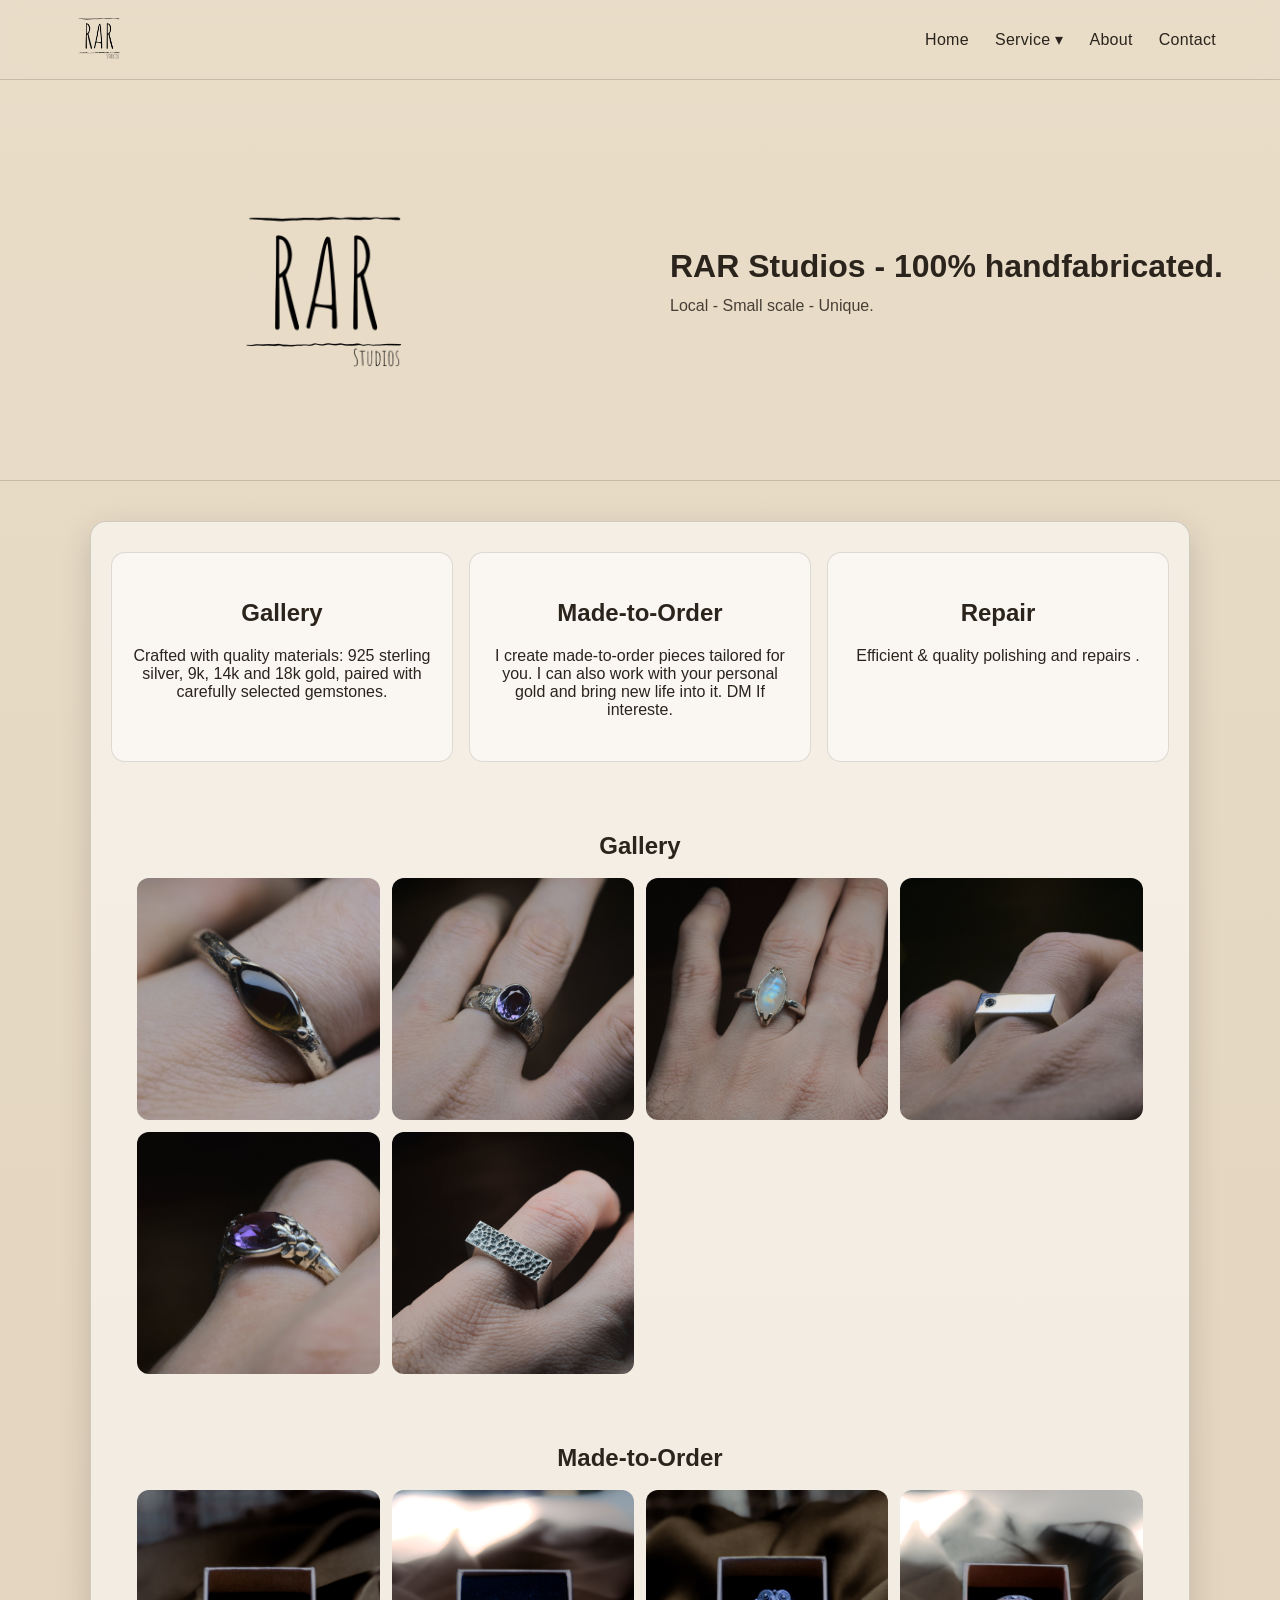
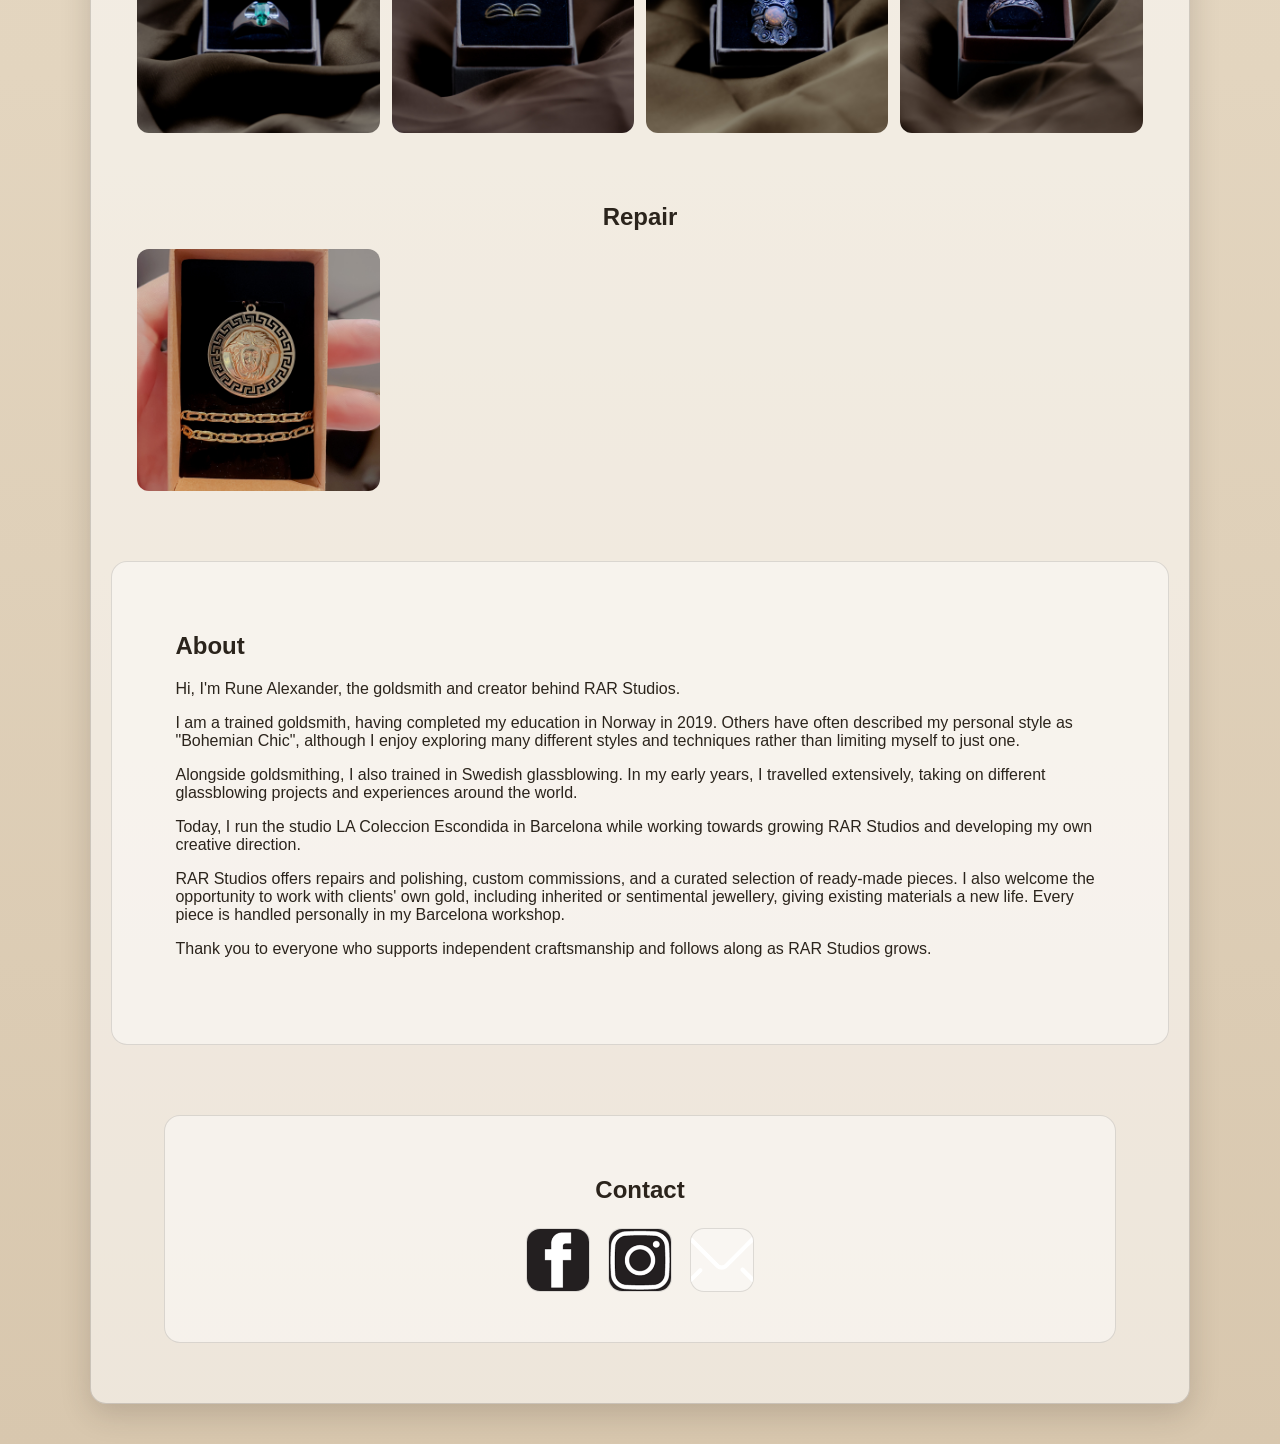
==== commit d277e207: "Remove paragraph on heritage jewellery interests Removed a paragraph about interest in heritage jewe" ====
--- a/index.html
+++ b/index.html
@@ -116,8 +116,6 @@
 
        <p>I am a trained goldsmith, having completed my education in Norway in 2019. Others have often described my personal style as "Bohemian Chic", although I enjoy exploring many different styles and techniques rather than limiting myself to just one.</p>
 
-       <p>I have a particular interest in heritage jewellery and the stories behind traditional craftsmanship. Lately, I've been exploring Nordic and Sámi traditions, as well as Norse mythology, and finding ways to learn from these rich cultural histories.</p>
-
        <p>Alongside goldsmithing, I also trained in Swedish glassblowing. In my early years, I travelled extensively, taking on different glassblowing projects and experiences around the world.</p>
 
        <p>Today, I run the studio LA Coleccion Escondida in Barcelona while working towards growing RAR Studios and developing my own creative direction.</p>
